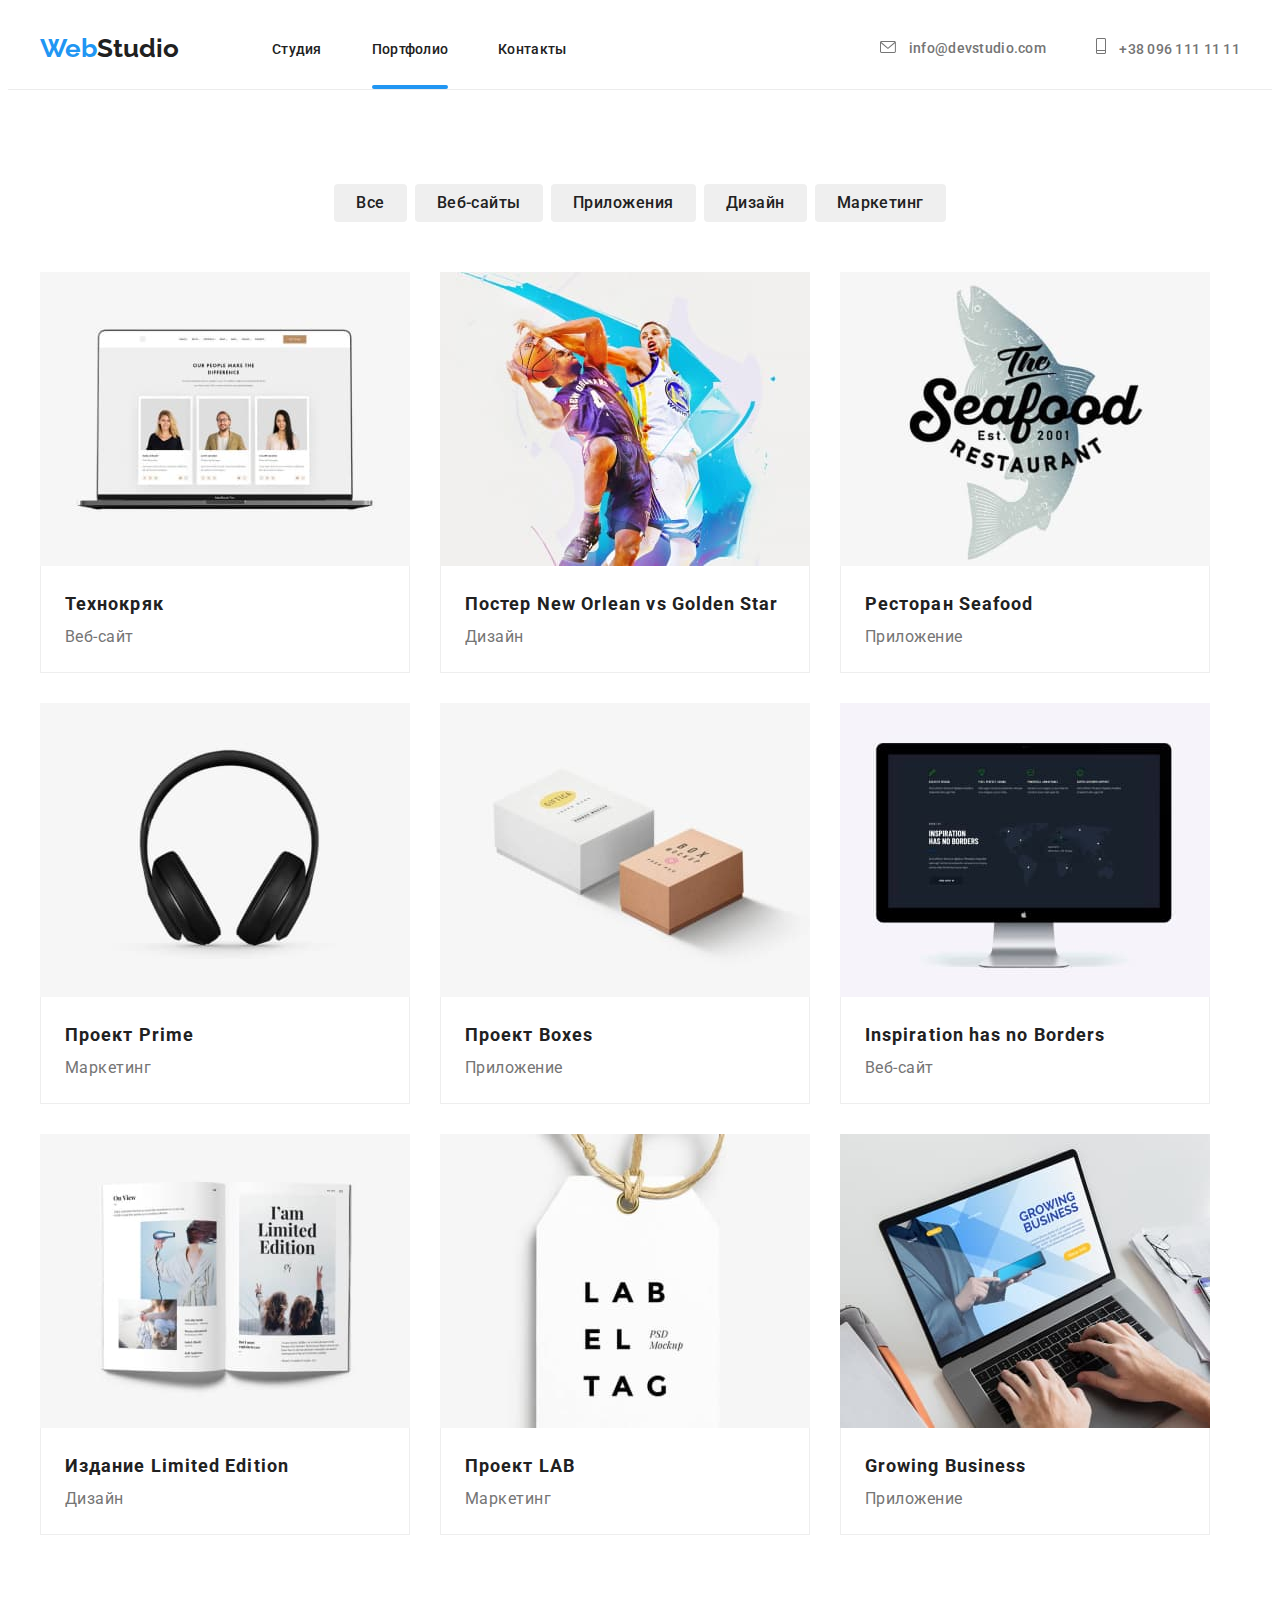
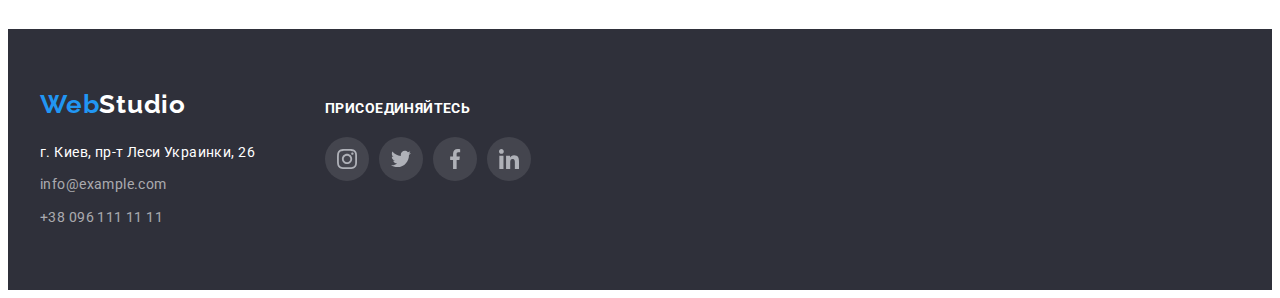
==== portfolio.html @ 9e53fbc7 "dz 6" ====
<!DOCTYPE html>
<html lang="ru">

<head>
    <meta charset="UTF-8">
    <meta name="viewport" content="width=device-width, initial-scale=1.0">
    <link rel="preconnect" href="https://fonts.googleapis.com">
    <link rel="preconnect" href="https://fonts.gstatic.com" crossorigin>
    <link href="https://fonts.googleapis.com/css2?family=Raleway:wght@700&family=Roboto:wght@400;500;700;900&display=swap" rel="stylesheet">
    <link rel="stylesheet" href="https://cdnjs.cloudflare.com/ajax/libs/modern-normalize/1.1.0/modern-normalize.min.css" integrity="sha512-wpPYUAdjBVSE4KJnH1VR1HeZfpl1ub8YT/NKx4PuQ5NmX2tKuGu6U/JRp5y+Y8XG2tV+wKQpNHVUX03MfMFn9Q==" crossorigin="anonymous" referrerpolicy="no-referrer" />
    <link rel="stylesheet" href="./css/styles.css">
    <title>Document</title>
</head>

<body>
    <!--Шапка-->
    <header class="header">
        <div class="container header-container">
        <a class="header-link" href="./index.html"><span class="web">Web</span>Studio</a>
        
    
        <nav class="header-nav">
        <ul class="header-list">
            <li class="header-li"><a class="link" href="./index.html">Студия</a></li>
            <li class="header-li"><a class="link-portfolio" href="./portfolio.html">Портфолио</a></li>
            <li class="header-li"><a class="link" href="#">Контакты</a></li>
        </ul>
        </nav>
        <ul class="header-list-contacts">
            <li class="contacts-item">
                <a class="contacts" href="mailto:info@devstudio.com">
                <svg class="envelope">
                    <use href="icon/sprite.svg#icon-envelope-hover-1"></use>
                </svg>
                
                info@devstudio.com</a>
                
            </li>
            <li class="contacts-item">
                <a class="contacts" href="tel:380961111111">
                <svg class="icon-Vector">
                    <use href="icon/sprite.svg#icon-Vector-1"></use>
                </svg>
                +38 096 111 11 11</a>
            </li>   
            </ul>
        </div>
    </header>
    <main>
        <!--навигация-->
<section class="portfolio-sektion">  
        <div class="container">     
                <ul class="portfolio-list">
                    <li class="portfolio-item"><button class="portfolio-button" type="button" >Все</button></li>
                    <li class="portfolio-item"><button class="portfolio-button" type="button">Веб-сайты</button></li>
                    <li class="portfolio-item"><button class="portfolio-button" type="button">Приложения</button></li>
                    <li class="portfolio-item"><button class="portfolio-button" type="button">Дизайн</button></li>
                    <li class="portfolio-item"><button class="portfolio-button" type="button">Маркетинг</button></li>
                </ul>
            </nav>
  

        <!--Список-->
            
                <ul class="portfolio-details-list">
                    <li class="portfolio-block">
                        <a class="portfolio-link" href="">
                         <div class="portfpliuo-block-img">
                        <img class="portfolio-img" src="./img-tech/portfolio/Технокряк.jpg" alt="Технокряк" width="370" height="294">
                        
                            <div class="text-img-portfolio">
                                <p class="text-img">Технокряк это современная площадка распространения коронавируса. Компании используют эту платформу для цифрового шпионажа и атак на защищённые сервера конкурентов.</p>
                            </div>
                         </div>
                        <div class="portfolio-details-item">
                        <h3 class="portfolio-heading">Технокряк</h3>
                        <p class="portfolio-description">Веб-сайт</p>
                        </div>
                        </a>
                    </li>
                    <li class="portfolio-block">
                        <a class="portfolio-link" href="">
                        <img class="portfolio-img" src="./img-tech/portfolio/ПостерNewOrleanvsGoldenStar.jpg" alt="Постер New Orlean vs Golden Star" width="370" height="294">
                        <div class="portfolio-details-item">
                        <h3 class="portfolio-heading">Постер New Orlean vs Golden Star</h3>
                        <p class="portfolio-description">Дизайн</p>
                        </div>
                        </a>
                    </li>
                    <li class="portfolio-block">
                        <a class="portfolio-link" href="">
                        <img class="portfolio-img" src="./img-tech/portfolio/РесторанSeafood.jpg" alt="Ресторан Seafood" width="370" height="294">
                        <div class="portfolio-details-item">
                        <h3 class="portfolio-heading">Ресторан Seafood</h3>
                        <p class="portfolio-description">Приложение</p>
                        </div>
                        </a>
                    </li>
                    <li class="portfolio-block">
                        <a class="portfolio-link" href="">
                        <img class="portfolio-img" src="./img-tech/portfolio/ПроектPrime.jpg" alt="Проект Prime" width="370" height="294">
                        <div class="portfolio-details-item">
                        <h3 class="portfolio-heading">Проект Prime</h3>
                        <p class="portfolio-description">Маркетинг</p>
                        </div>
                        </a>
                    </li>
                    <li class="portfolio-block">
                        <a class="portfolio-link" href="">
                        <img class="portfolio-img" src="./img-tech/portfolio/ПроектBoxes.jpg" alt="Проект Boxes" width="370" height="294">
                        <div class="portfolio-details-item">
                        <h3 class="portfolio-heading">Проект Boxes</h3>
                        <p class="portfolio-description">Приложение</p>
                        </div>
                        </a>
                    </li>
                    <li class="portfolio-block">
                        <a class="portfolio-link" href="">
                        <img class="portfolio-img" src="./img-tech/portfolio/InspirationhasnoBorders.jpg" alt="Inspiration has no Borders" width="370" height="294">
                        <div class="portfolio-details-item">
                        <h3 class="portfolio-heading">Inspiration has no Borders</h3>
                        <p class="portfolio-description">Веб-сайт</p>
                        </div>
                        </a>
                    </li>
                    <li class="portfolio-block">
                        <a class="portfolio-link" href="">
                        <img class="portfolio-img" src="./img-tech/portfolio/ИзданиеLimitedEdition.jpg" alt="Издание Limited Edition" width="370" height="294">
                        <div class="portfolio-details-item">
                        <h3 class="portfolio-heading">Издание Limited Edition</h3>
                        <p class="portfolio-description">Дизайн</p>
                        </div>
                        </a>
                    </li>
                    <li class="portfolio-block">
                        <a class="portfolio-link" href="">
                        <img class="portfolio-img" src="./img-tech/portfolio/ПроектLAB.jpg" alt="Проект LAB" width="370" height="294">
                        <div class="portfolio-details-item">
                        <h3 class="portfolio-heading">Проект LAB</h3>
                        <p class="portfolio-description">Маркетинг</p>
                        </div>
                        </a>
                    </li>
                    <li class="portfolio-block">
                        <a class="portfolio-link" href="">
                        <img class="portfolio-img" src="./img-tech/portfolio/GrowingBusiness.jpg" alt="Growing Business" width="370" height="294">
                        <div class="portfolio-details-item">
                        <h3 class="portfolio-heading">Growing Business</h3>
                        <p class="portfolio-description">Приложение</p>
                        </div>
                        </a>
                    </li>
                </ul>
            </div>
        </section>
    </main>
    

    <!--контакты-->
    <footer class="footer"> 
        <div class="container">
            <div class="footer-box">
            <a class="footer-link" href="./index.html"><span class="web">Web</span><span class="studio">Studio</span></a>
           
                    <address class="address">г. Киев, пр-т Леси Украинки, 26</address>
                   <ul class="footer-list">
                       <li class="footer-contacts-item"><a class="footer-contacts" href="mailto:info@example.com">info@example.com</a></li>
                       <li class="footer-contacts-item"><a class="footer-contacts" href="tel:380961111111">+38 096 111 11 11</a></li>
                   </ul>  
                
        </div>
        <div class="footer-social">
            <p class="footer-text">присоединяйтесь</p>
                <ul class="footer-icon">
                    <li class="footer-icon-box">
                        <a class="footer-icon-link" href="instagram">
                            <svg class="footer-icon-social">
                                <use href="icon/sprite.svg#icon-instagram-2-1"></use>
                            </svg>
                        </a>
                    </li>
                    <li class="footer-icon-box">
                        <a class="footer-icon-link" href="twitter">
                            <svg class="footer-icon-social">
                                <use href="icon/sprite.svg#icon-twitter-1-1"></use>
                            </svg>
                        </a>
                    </li>
                    <li class="footer-icon-box">
                        <a class="footer-icon-link" href="facebook">
                            <svg class="footer-icon-social">
                                <use href="icon/sprite.svg#icon-facebook-1-1"></use>
                            </svg>
                        </a>
                    </li>
                    <li class="footer-icon-box">
                        <a class="footer-icon-link" href="linkedin">
                            <svg class="footer-icon-social">
                                <use href="icon/sprite.svg#icon-linkedin-1-1"></use>
                            </svg>
                        </a>
                    </li>
                </ul>
            
        </div>
    </div>
    </footer> 
    </body>
</html>
---- css/styles.css ----
/* --первичный цвет: # 212121; */
   /* --вторичный цвет: # 757575; */
   /* --интерактивный цвет: # 2196f3; */
   /* --цвет заголовка: #ffffff; */
   /* --background-color: # 2f303a; */
   /* --задний фон: # F5F4FA; */
   /* --primary-font: «Roboto»; */
   /* --secondary-font: "Raleway"; */
   /* --время-перехода: 250ms; */
   /* --свойства-перехода */
:root {
    --primary-color: #212121;
    --secondary-color: #757575;
    --interactive-color: #2196f3;
    --header-color: #ffffff;
    --background-color: #2f303a;
    --rear-background:#F5F4FA;
    --primary-font: "Roboto";
    --secondary-font: "Raleway";
    --transit-time: 250ms;
    --transition-properties: cubic-bezier(0.4, 0, 0.2, 1);
  }
  body {
    font-family: var(--primary-font), sans-serif;
    font-style: normal;
    font-weight: 400;
    color: var(--primary-color);
  }
  a {
    text-decoration: none;
  }
  ul,ol{list-style: none;}
  address{font-style: normal;}
  h1,h2,h3,h4,h5,h6,p,ul {
  margin: 0px;
  padding: 0px;}
  .visually-hidden {
    position: absolute;
    width: 1px;
    height: 1px;
    margin: -1px;
    border: 0;
    padding: 0;
    
    white-space: nowrap;
    clip-path: inset(100%);
    clip: rect(0 0 0 0);
    overflow: hidden;
  }
  img {
    display: block;
    max-width: 100%;
  }

   /* Шапка */
   .container{
    width: 1200px;
    padding: 0 15px;
    margin: 0 auto;
  }
  .header-list-contacts{
    display: flex;
  }
  
  .header-container{
    display: flex;
    align-items: center;
  }
  .header{padding-top: 25px;
    padding-bottom: 25px;
    border-bottom:  1px solid #ECECEC;
   }
  .header-nav{
    display: flex;
    align-items: center;
  }
    .header-list{
      display: flex;
    }
  .web{color: var(--interactive-color);
    }
  .header-li:not(:last-child){
    margin-right: 50px;
  }

    
  .header-link{
    
    font-family: var(--secondary-font);
    margin-right: 93px;
    align-self: center;
    text-decoration: none;

    font-family: Raleway;
    font-style: normal;
    font-weight: bold;
    font-size: 26px;
    line-height: 1.19;
    
    color: var(--primary-color)
    
    }
    .header-list-contacts{
     margin-left: auto;
    }
     
    .link{font-family:var(--primary-font);
     
      font-weight: 500;
      font-size: 14px;
      line-height: 1.14;
      letter-spacing: 0.02em;
      
      color: var(--primary-color);
      }
      .link-studio:active,
      .link-studio:visited {
        color: var(--interactive-color);
      }
      .link,.link-studio{
        position: relative;
        padding-top: 32px;
        padding-bottom: 32px;
        color         : var(--primary-color);
        font-weight   : 500;
        font-size     : 14px;
        line-height   : 1.2;
        letter-spacing: 0.02em;
        text-decoration: none;
        transition:color var(--transit-time) var(--transition-properties);

      }
      .link-studio::after {
          position: absolute;
          content: "";
          display: block;
          bottom: 0;
          width: 100%;
          height: 4px;
          background:var(--interactive-color);
          border-radius: 2px;
          transition: transform var(--transit-time) var(--transition-properties);
          }
          .link-portfolio{
             position: relative;
          padding-top: 32px;
          padding-bottom: 32px;
          color         : var(--primary-color);
          font-weight   : 500;
          font-size     : 14px;
          line-height   : 1.2;
          letter-spacing: 0.02em;
          text-decoration: none;
          transition:transform var(--transit-time) var(--transition-properties);
          }
          .link-portfolio::after{
            position: absolute;
          content: "";
          display: block;
          bottom: 0;
          width: 100%;
          height: 4px;
          background:var(--interactive-color);
          border-radius: 2px;
          transition: transform var(--transit-time) var(--transition-properties);
          }
      .link-portfolio:active,
      .link-portfolio:visited {
        color: var(--interactive-color);
      }
      .link:focus,
      .link:hover {background-color: var(--header-color);
        color: var(--interactive-color);
      
      cursor: pointer;}

      .contacts-item:not(:last-child) {
        margin-right: 50px;
      }
    .contacts{
    
      
      font-family: var(--primary-font);
     
      font-weight: 500;
      font-size: 14px;
      line-height: 1.14;
      letter-spacing: 0.02em;
      color: var(--secondary-color);
      transition:color var(--transit-time) var(--transition-properties);
    }
    .contacts:focus,
    .contacts:hover {
      color: var(--interactive-color);
    }
    .contacts:focus svg,
    .contacts:hover svg{
    fill: var(--interactive-color);
    }
      
    .envelope{
      width: 16px;
      height: 12px;
      margin-right: 10px;
      fill:var(--secondary-color);
      transition:  fill var(--transit-time) var(--transition-properties);
    }
    .icon-Vector{
      width: 10px;
      height: 16px;
      margin-right: 10px;
      fill:var(--secondary-color);
      transition: fill var(--transit-time) var(--transition-properties);
      
    }
    
    
  /* Предложение */
  .order-background {
    max-width: 1600px;
    margin: 0 auto;
    background-color: var(--background-color);
    padding: 200px 0; 
    background-image: linear-gradient(
      to right,
      rgba(47, 48, 58, 0.4),
      rgba(47, 48, 58, 0.4)
      ),
      url(../img-tech/herofoto.jpg);
      background-repeat: no-repeat;
      background-size: cover;
  }
  .order-background-title {
    width: 696px;
    margin: 0 auto;
    margin-bottom: 30px;
    font-weight: 900;
    font-size: 44px;
    line-height: 1.5;
    text-align: center;
    letter-spacing: 0.06em;
    text-transform: uppercase;
    color: var(--header-color);
  }
   /*Модальное-окно*/
  .backdrop{
    position: fixed;
   top: 0;
   left: 0;
   position: center;
   min-width: 100%;
   min-height: 100%;
   background-color: rgba(0, 0, 0, 0.2);
   opacity: 1;
   transition: opacity var(--transit-time) var(--transition-properties), visibility var(--transit-time) var(--transition-properties) ;
  }
  .modal-open{
    display: flex;
    justify-content: center;
   align-items: center;

  }
  .backdrop.is-hidden {
    visibility: hidden;
    opacity: 0;
    pointer-events:none;
 }
 .backdrop.is-hidden .modal {
  transform: scale(0.9) translate(-50%, -50%);
  }
  .modal {
     position: absolute;
     top: 50%;
     left: 50%;
     transform: scale(1) translate(-50%,-50%);
     width: 528px;
     height: 581px ;
     background-color: var(--header-color);
     box-shadow: 0px 1px 3px rgba(0, 0, 0, 0.12),
     0px 1px 1px rgba(0, 0, 0, 0.14),
     0px 2px 1px rgba(0, 0, 0, 0.2);
     border-radius: 4px;
     transition: transform var(--transit-time) var(--transition-properties);
  }
  .modal-close{
    position: absolute;
   top: 8px;
   right: 8px;
   width: 30px;
   height: 30px;
   border-radius: 50%;
   cursor: pointer;
   background: var(--header-color);
   border    : 1px solid rgba(0, 0, 0, 0.1);
   box-sizing: border-box;
   display: flex;
   justify-content: center;
   align-items: center;
   transition: fill var(--transit-time) var(--transition-properties);
  }
  .modal-close:hover,
  .modal-close:focus {
  fill: var(--interactive-color);
  }
  
  
  .button {
    display: inline-block;
    margin-left: auto;
    margin-right: auto; 
  }
  .button {
    padding: 10px 32px;
    color:var(--header-color) ;
    background-color: var(--interactive-color);
    box-shadow: 0px 4px 4px rgba(0, 0, 0, 0.15);
    border-radius: 4px;
  
    font-family: var(--primary-font);
    font-style: normal;
    font-weight: bold;
    font-size: 16px;
    line-height: 1.87;
    display: flex;
    align-items: center;
    text-align: center;
    letter-spacing: 0.06em;
    transition: box-shadow var(--transit-time) var(--transition-properties);
  }
 
  
  
  /* Приоритеты */
  .icon-block{
    height: 120px;
    display: flex;
    align-items: center;
    justify-content: center;
    background-color: var(--rear-background);
    border-radius: 4px;
    margin-bottom: 30px;
  }
  .icon-priorities{
    width: 70px;
    height: 70px;
  }
  .priorities{padding-top: 94px;}
  .list{display: flex;}
  .priorities-item:not(:last-child){
    margin-right: 30px;
    
  }
  .priorities-item{
    width: 270px;
  }
  
  .priorities-title {
    font-weight: 700;
    font-size: 14px;
    line-height: 1.14;
    letter-spacing: 0.03em;
    text-transform: uppercase;
    
  }
  .priorities-description {
    font-size: 14px;
    line-height: 1.71;
    letter-spacing: 0.03em;
    color: var(--secondary-color);
    text-transform: none;
    
    
  }
  
  /*Специализация*/
  .activity{ padding-top: 94px;
    padding-bottom: 94px;
    
  }
  .activity-title{
    font-family:var(--primary-font);
    font-weight: bold;
    font-size: 36px;
    line-height: 1.16;
    text-align: center;
    letter-spacing: 0.03em;
    margin-bottom: 50px;
    text-align: center;
    color:var(--primary-color);
  }
  .activity-list{
    display: flex;
   
    margin-top: 50px;
  }
  .activity-item:not(:last-child){
    margin-right: 30px;
  }
  .activity-foto{
    position: relative;
  }
  .activity-text{
    position: absolute;
   bottom: 0;
   width: 100%;
   height: 70px;
   background-color: rgba(47, 48, 58, 0.8);
   display: flex;
   justify-content: center;
   align-items: center;
   opacity: 1;
  }
  .activity-text-foto{
    font-weight: bold;
    font-size: 14px;
    line-height: 1.14;
    text-align: center;
    letter-spacing: 0.03em;
    text-transform: uppercase;
    color: var(--header-color);
  }
  /* Команда */
  
 .staff{background-color: var(--rear-background);
  padding-top: 94px;
  padding-bottom: 94px;
  }
  .staff-list{
    display: flex;
  }
  .staff-box{
    padding-top: 30px;
    padding-bottom: 30px;
  }
  .staff-name{
    margin-bottom: 10px;
    font-family: var(--primary-font);
    font-weight: 500;
    font-size: 16px;
    line-height: 1.18;
    text-align: center;
    letter-spacing: 0.03em;
    color: var(--primary-color);
    }
    .staff-position{
      font-family:var(--primary-font);
      font-weight: normal;
      font-size: 16px;
      line-height: 1.18;
      text-align: center;
      letter-spacing: 0.03em;
      color:var(--secondary-color) ;
      }
      .staff-block-foto:not(:last-child){
        margin-right: 30px;
      }
      .staff-block-foto{
        background-color: var(--header-color);
        box-shadow: 0px 1px 3px rgba(0, 0, 0, 0.12), 0px 1px 1px rgba(0, 0, 0, 0.14),
        0px 2px 1px rgba(0, 0, 0, 0.2);
        border-radius: 0px 0px 4px 4px;
      }
      .social-icon{
        width: 20px;
        height: 20px;
        transition:  fill var(--transit-time) var(--transition-properties);
      }
      .social-list{
        display: flex;
        justify-content: center;
        margin-top: 16px;
      }
      .social-link{
        display: block;
        width: 44px;
        height: 44px;
        background-color:var(--header-color);
        border-radius: 50%;
        fill: #AFB1B8;
        text-align: center;
        padding-top: 12px;
        transition: background-color var(--transit-time) var(--transition-properties);
      }
      .social-link:focus,
      .social-link:hover  {
      background-color: var(--interactive-color);
      
      }
      .social-link:focus svg,
      .social-link:hover svg{
        fill:var(--header-color);
       
      }
      .social-paragraph:not(:last-child){
        margin-right: 10px;
      }
    /* Клиенты */
    .clients{
      padding-top: 94px;
      padding-bottom:94px;  
    }
    .clients-heading{
      font-family:var(--primary-font);
      font-weight: bold;
      font-size: 36px;
      line-height: 1.16;
      text-align: center;
      letter-spacing: 0.03em;
      margin-bottom: 50px;
      text-align: center;
      color:var(--primary-color);
    }
    
    
    .clients-link{
      display: flex;
      justify-content: center;
      align-items: center;
      width: 170px;
      height: 92px;
      border: 1px solid #afb1b8;
      border-radius: 4px;
      transition:  border-color var(--transit-time) var(--transition-properties);
    }
    .icon-clients{
      width: 106px;
      height: 60px;
    }
    .clients-link:hover svg,
    .clients-link:focus svg {
      fill:var(--interactive-color);
    }
    
    .icon-clients{
      fill: #AFB1B8;
      transition: fill var(--transit-time) var(--transition-properties);
    }
    .clients-link:hover,
    .clients-link:focus{border-color: var(--interactive-color);
    }
    .clients-list :not(:last-child){
      margin-right: 30px; 
    }
    .clients-list{
      display: flex;
      align-items: center;
      justify-content: center;

    }
   
    /* Контакты */
    .footer{
      background-color: var(--background-color);
     padding-top: 60px;
     padding-bottom: 60px;
    }
    .footer-link{
      display: block;
      margin-bottom: 20px;
      font-family: var(--secondary-font);
      font-weight: bold;
      font-size: 26px;
      line-height: 1.19;
      letter-spacing: 0.03em;
      color: var(--interactive-color);
      text-decoration: none;}
    .studio{color: var(--header-color);}
   
    .address{
      margin-bottom: 9px;
      color:var(--header-color);
      font-family:var(--primary-font);
      font-style: normal;
      font-weight: normal;
      font-size: 14px;
      line-height: 1.74;
      letter-spacing: 0.03em;}
      .footer-contacts-item:not(:last-child){
        margin-bottom: 9px;
      }
      .footer-contacts{
        font-family: var(--primary-font);
        font-weight: normal;
        font-size: 14px;
        line-height: 1.71;
        letter-spacing: 0.03em;
        color: rgba(255, 255, 255, 0.6);
        }

        .footer-list .footer-contacts:hover,
        .footer-list .footer-contacts:focus {
       color: var(--interactive-color);
        }
        .footer>.container{
          display: flex;
          align-items: baseline;
        }
        .footer-social{
          margin-left: 70px;
          
        }
        .footer-icon-social{
          width: 20px;
          height: 20px;
          transition: fill var(--transit-time) var(--transition-properties);
        }
        .footer-text{
          font-family: var(--primary-font);
          font-style: normal;
          font-weight: bold;
          font-size: 14px;
          line-height: 1.14;
          letter-spacing: 0.03em;
          text-transform: uppercase;

          color: var(--header-color);
        }
        
        .footer-icon-link{
          display: block;
          width: 44px;
          height: 44px;
          background-color:rgba(255, 255, 255, 0.1);
          border-radius: 50%;
          fill: #AFB1B8;
          text-align: center;
          display: flex;
          align-items: center;
          justify-content: center;
          transition: background-color var(--transit-time) var(--transition-properties);
        }
        .footer-icon{
          display: flex;
          padding-top: 20px;
        }
        .footer-icon :not(:last-child){
          margin-right: 10px;
        }
        .footer-icon-link:hover,
        .footer-icon-link:focus {
        background-color: var(--interactive-color);
        fill:var(--header-color);}

  /* Портфолио */
  .portfolio-sektion{padding-top: 94px;
    padding-bottom: 94px;
    
    align-items: center;

   }
   .portfolio-list{
     display: flex;
     justify-content: center;
     margin-bottom: 50px;
     
   }
   .portfolio-item:not(:last-child){
     margin-right: 8px;
   }
  
  .portfolio-button{
    font-family: inherit;
    font-weight: 500;
    font-size: 16px;
    line-height: 1.62;
    text-align: center;
    letter-spacing: 0.03em;
    border: none;
    padding: 6px 22px;
    border-radius: 4px;
    color: var(--primary-color);
    transition: box-shadow var(--transit-time) var(--transition-properties),background-color var(--transit-time) var(--transition-properties),color var(--transit-time) var(--transition-properties);
    
  }
    .portfolio-button:focus,
    .portfolio-button:hover {
    
    color: #ffffff;
    
    background-color: var(--interactive-color);
    
    box-shadow: 0px 3px 1px rgba(0, 0, 0, 0.1), 0px 1px 2px rgba(0, 0, 0, 0.08), 0px 2px 2px rgba(0, 0, 0, 0.12);
    border-radius: 4px;
    cursor: pointer;
  }
    /* Портфолио навигация */
    .portfolio-sektion{
      align-items: center;
    }
    .portfolio-link:focus,
    .portfolio-link:hover{
      box-shadow: 0px 1px 1px rgba(0, 0, 0, 0.12), 0px 4px 4px rgba(0, 0, 0, 0.06), 1px 4px 6px rgba(0, 0, 0, 0.16);
    }
    .portfolio-link {
      display:block;
      transition: box-shadow var(--transit-time) var(--transition-properties);
    }
    .portfolio-details-list{
      display: flex;
      flex-wrap:wrap;
    }
    .portfolio-block{
      margin-right: 30px;
      margin-bottom: 30px;
    }
    .portfolio-block:nth-child(3n){
      margin-right: 0;
    }
    .portfolio-block:nth-last-child(-n+3){
      margin-bottom: 0;
    }
    .portfolio-block{
      background: #FFFFFF;
      box-sizing: border-box;
     }
    .portfolio-heading{
      font-family: var(--primary-font);
      font-weight: bold;
      font-size: 18px;
      line-height: 2;
      letter-spacing: 0.06em;
      color:var(--primary-color);
      }
    .portfolio-description{
      font-family: var(--primary-font);
      font-weight: normal;
      font-size: 16px;
      line-height: 30px;
      letter-spacing: 0.03em;
      color: var(--secondary-color);
      }
      .portfolio-details-item:not(:last-child){
        margin-bottom: 4px;
      }
      .portfolio-details-item{
       padding: 20px 24px;
       border-right: 1px solid #EEEEEE;
       border-bottom: 1px solid #EEEEEE;
       border-left: 1px solid #EEEEEE;
      }
      .portfpliuo-block-img{
        position: relative;
        overflow: hidden;
      }
      .text-img-portfolio{
        position: absolute;
        top: 0;
        left: 0;
        transform: translate(0, 100%);
        width: 100%;
        height: 294px;
        background-color: rgba(33, 150, 243, 0.9);
        opacity: 0;
        transition: opacity var(--transit-time) var(--transition-properties),transform var(--transit-time) var(--transition-properties);
      }
      .text-img{
        position: absolute;  
        top: 0;
        font-size: 18px;
        line-height: 1.55;
        color: var(--header-color);
        padding: 63px 24px;

      }
      .portfolio-link:hover .text-img-portfolio{
        transform: translate(0, 0);
        opacity: 1;
      }
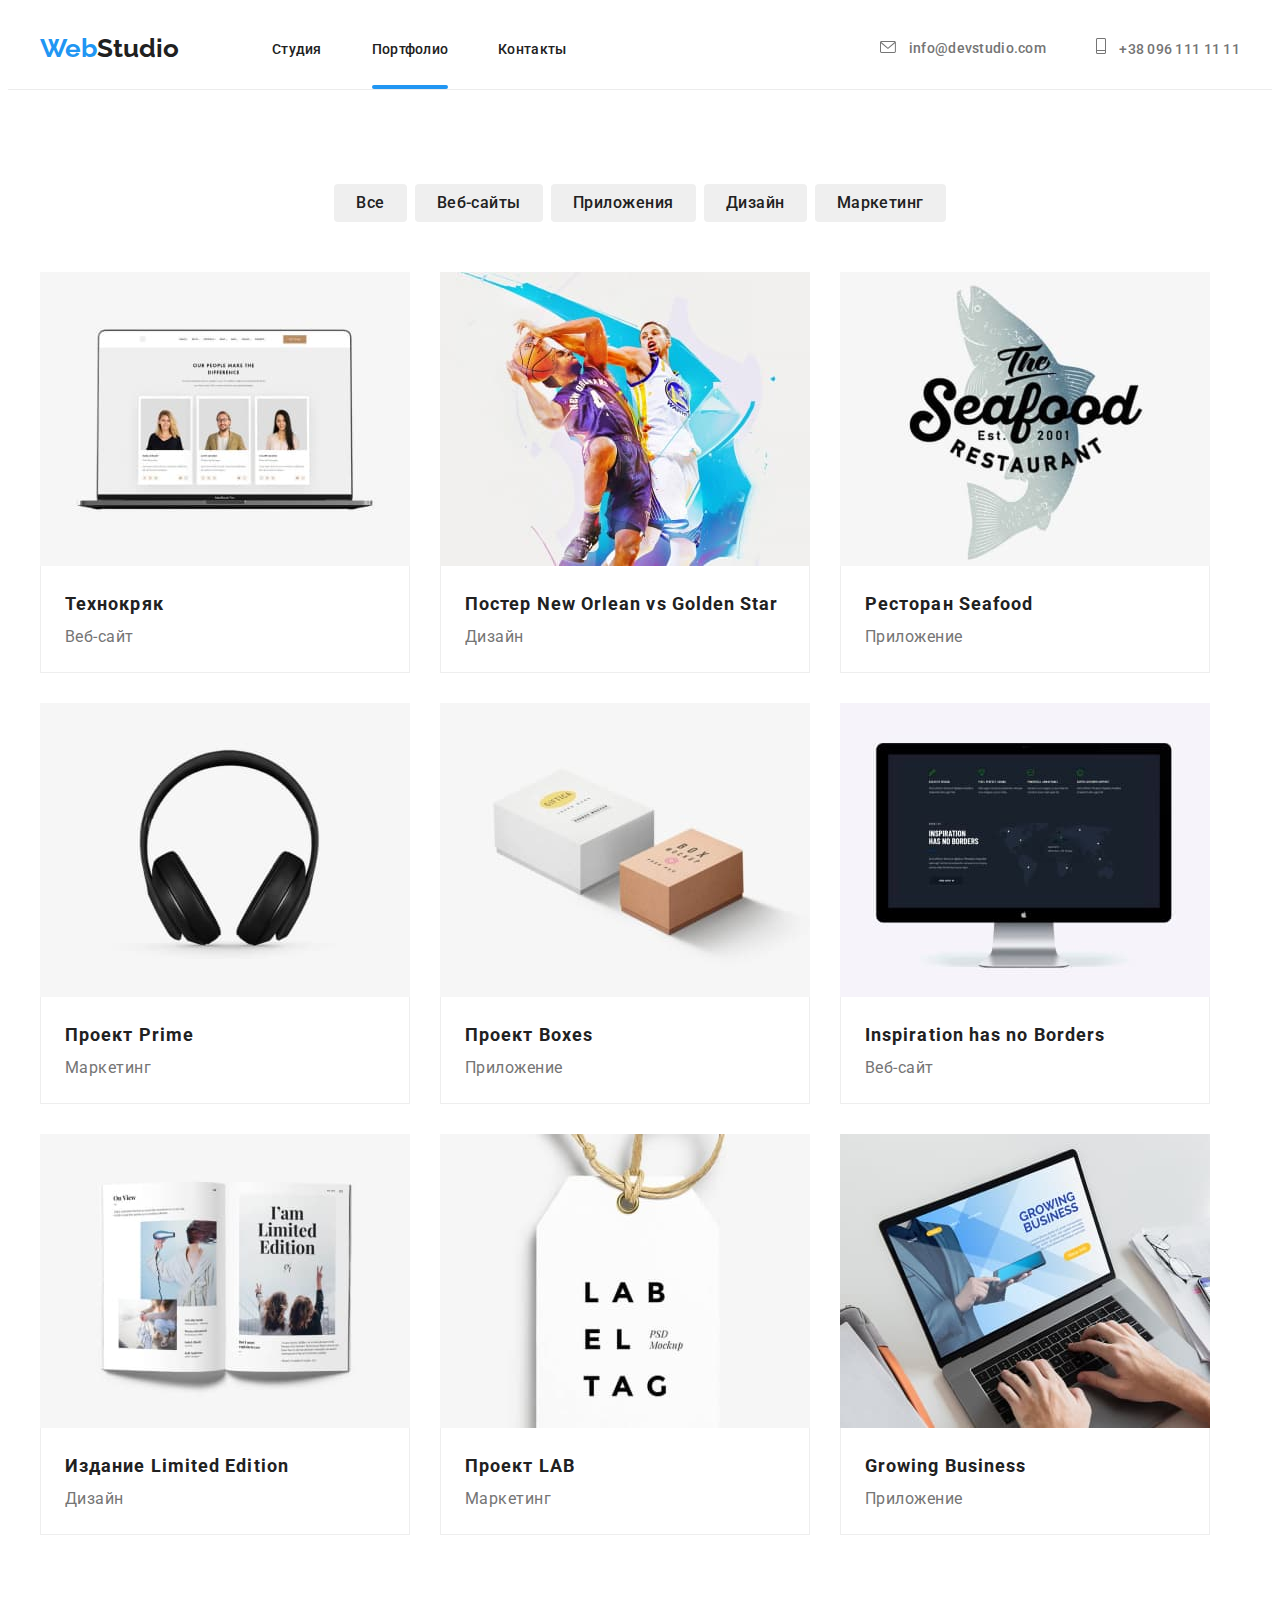
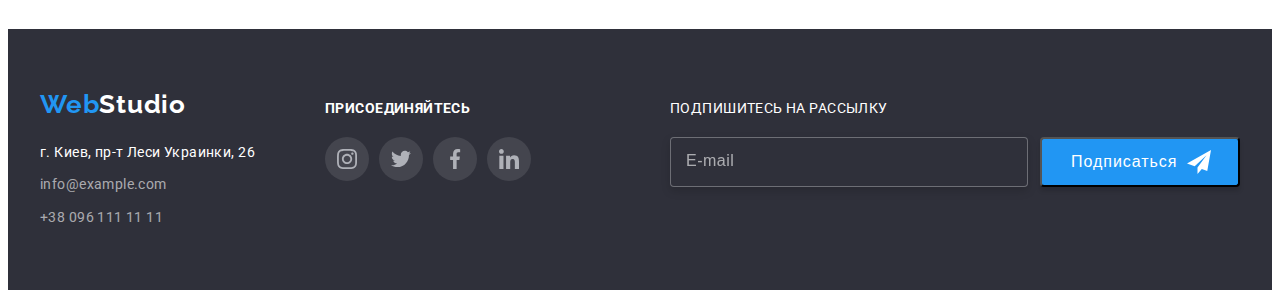
==== commit 61abe069: "19:01" ====
--- a/portfolio.html
+++ b/portfolio.html
@@ -203,6 +203,17 @@
                 </ul>
             
         </div>
+        <div class="subscribe">
+            <p class="text-subscribe">Подпишитесь на рассылку</p>
+            <form class="form-subscribe">
+                <input class="input-subscribe" type="text" name="email" placeholder="E-mail">
+            <button class="button-subscribe" type="submit">Подписаться
+                <svg class="subscribe-svg" width="24" height="24">
+                    <use href="icon/iconmail.svg#icon-iconmail-1"></use>
+                </svg>
+            </button>
+        </form>
+        </div>
     </div>
     </footer> 
     </body>
--- a/css/styles.css
+++ b/css/styles.css
@@ -274,7 +274,7 @@
      left: 50%;
      transform: scale(1) translate(-50%,-50%);
      width: 528px;
-     height: 581px ;
+     height: 581px;
      background-color: var(--header-color);
      box-shadow: 0px 1px 3px rgba(0, 0, 0, 0.12),
      0px 1px 1px rgba(0, 0, 0, 0.14),
@@ -327,9 +327,133 @@
     letter-spacing: 0.06em;
     transition: box-shadow var(--transit-time) var(--transition-properties);
   }
- 
-  
-  
+  .form{
+    padding: 40px;
+  }
+  .text-form{
+    font-size: 20px;
+    line-height: 1.15;
+    text-align: center;
+    letter-spacing: 0.03em;
+    color: var(--primary-color);
+    font-weight: bold;
+  }
+  .label-form{
+    display: block;
+    color: var(--secondary-color);
+    font-size: 12px;
+    margin-top: 12px;
+    position: relative;
+  }
+  .input-form{
+    width: 100%;
+    height: 40px;
+    border: 1px solid rgba(33, 33, 33, 0.2);
+    border-radius: 4px;
+    margin-top: 4px;
+    padding: 0 12px 0 42px;
+    transition: border-color var(--transit-time) var(--transition-properties);
+  }
+  .form-svg{
+    display: block;
+    position: absolute;
+    top: 55%;
+    bottom: auto;
+    transition: fill var(--transit-time) var(--transition-properties);
+    fill: var(--primary-color);
+    left: 15px;
+  }
+  .textarea-form{
+    width: 100%;
+   height: 120px;
+   border    : 1px solid rgba(33, 33, 33, 0.2);
+   box-sizing: border-box;
+   border-radius: 4px;
+   padding: 12px 16px;
+   margin-top: 4px;
+   transition: border-color var(--transit-time) var(--transition-properties);
+   resize: none;
+  }
+  .textarea-form::placeholder {
+    font-size     : 12px;
+    line-height   : 14px;
+    letter-spacing: 0.01em;
+    color: rgba(117, 117, 117, 0.5);
+  }
+  .button-form{
+    display: block;
+    margin-top: 30px;
+    margin-left: 124px;
+    width: 200px;
+    height: 50px;
+    left: 700px;
+    top: 712px;
+    text-align: center;
+    color: var(--header-color);
+    background: var(--interactive-color);
+    box-shadow: 0px 4px 4px rgba(0, 0, 0, 0.15);
+    border-radius: 4px;
+  }
+  .checkbox-label-form{
+    display: block;
+    margin-left: 7px;
+    color: var(--secondary-color);
+    font-size: 14px;
+    line-height: 24px;
+    position: relative;
+    margin-top: 20px;
+  }
+  .link-form{
+   text-decoration: underline;
+    color: var(--interactive-color);
+  }
+  .checkbox-form{
+    position: absolute;
+    clip    : rect(0 0 0 0);
+    width   : 1px;
+    height  : 1px;
+    margin  : -1px;
+    border  : 0;
+    padding : 0;
+    overflow: hidden;
+ }
+  .checkbox-form:checked + .checkbox-label-form::before {
+    background-color: #2196f3;
+    background-image: url(../icon/icon\ check\ \(1\).svg);
+    background-size: contain;
+    background-repeat: no-repeat;
+    border-color: transparent;
+    background-origin: border-box;
+  }
+  .checkbox-form:hover + .checkbox-label-form::before {
+    background-size: contain;
+    background-repeat: no-repeat;
+    border-color: var(--interactive-color);
+    background-origin: border-box;
+  }
+  .checkbox-label-form::before{
+    display: inline-block;
+    content: "";
+    width: 16px;
+    height: 15px;
+    border: 2px solid #212121;
+    border-radius: 2px;
+    margin-right: 8px;
+    transition: border-color var(--transit-time) var(--transition-properties);
+  }
+  .input-form:focus{
+    border : 1px solid var(--interactive-color);
+   outline: 0;
+   outline-offset:0 ;
+  } 
+  .textarea-form:focus{
+    border : 1px solid var(--interactive-color);
+    outline: 0;
+    outline-offset:0 ;
+  }
+  .input-form:focus + svg{
+    fill: var(--interactive-color);
+  }
   /* Приоритеты */
   .icon-block{
     height: 120px;
@@ -640,6 +764,66 @@
         .footer-icon-link:focus {
         background-color: var(--interactive-color);
         fill:var(--header-color);}
+        .subscribe{
+          
+          margin-left: auto;
+        }
+        .form-subscribe{
+          display: flex;
+
+        }
+        .text-subscribe{
+          font-size: 14px;
+          line-height: 1.14;
+          letter-spacing: 0.03em;
+          text-transform: uppercase;
+          color: var(--header-color);
+        }
+        .input-subscribe{
+          margin-top: 20px;
+          padding: 15px;
+          width: 358px;
+          height: 50px;
+          border    : 1px solid rgba(255, 255, 255, 0.3);
+          box-sizing: border-box;
+          filter    : drop-shadow(0px 4px 4px rgba(0, 0, 0, 0.15));
+          border-radius: 4px;
+          background-color: var(--background-color);
+          color: var(--header-color);
+          transition: border-color var(--transit-time) var(--transition-properties);
+        }
+        .input-subscribe::placeholder{
+          font-size  : 16px;
+          line-height: 1.25;
+          letter-spacing: 0.03em;
+          color: rgba(255, 255, 255, 0.6);
+        }
+        .button-subscribe{
+          display: flex;
+          margin-left: 12px;
+          margin-top: 20px;
+          width: 200px;
+          height: 50px;
+          background:var(--interactive-color);
+          box-shadow: 0px 4px 4px rgba(0, 0, 0, 0.15);
+          border-radius: 4px;
+          font-size: 16px;
+          line-height: 30px;
+          display: flex;
+          align-items: center;
+          text-align: center;
+          letter-spacing: 0.06em;
+          color: var(--header-color);
+          padding-left: 29px;
+        }
+        .subscribe-svg{
+          margin-left: 10px;
+        }
+        .input-subscribe:focus{
+          border : 1px solid var(--interactive-color);
+          outline: 0;
+          outline-offset:0 ;
+        }
 
   /* Портфолио */
   .portfolio-sektion{padding-top: 94px;
